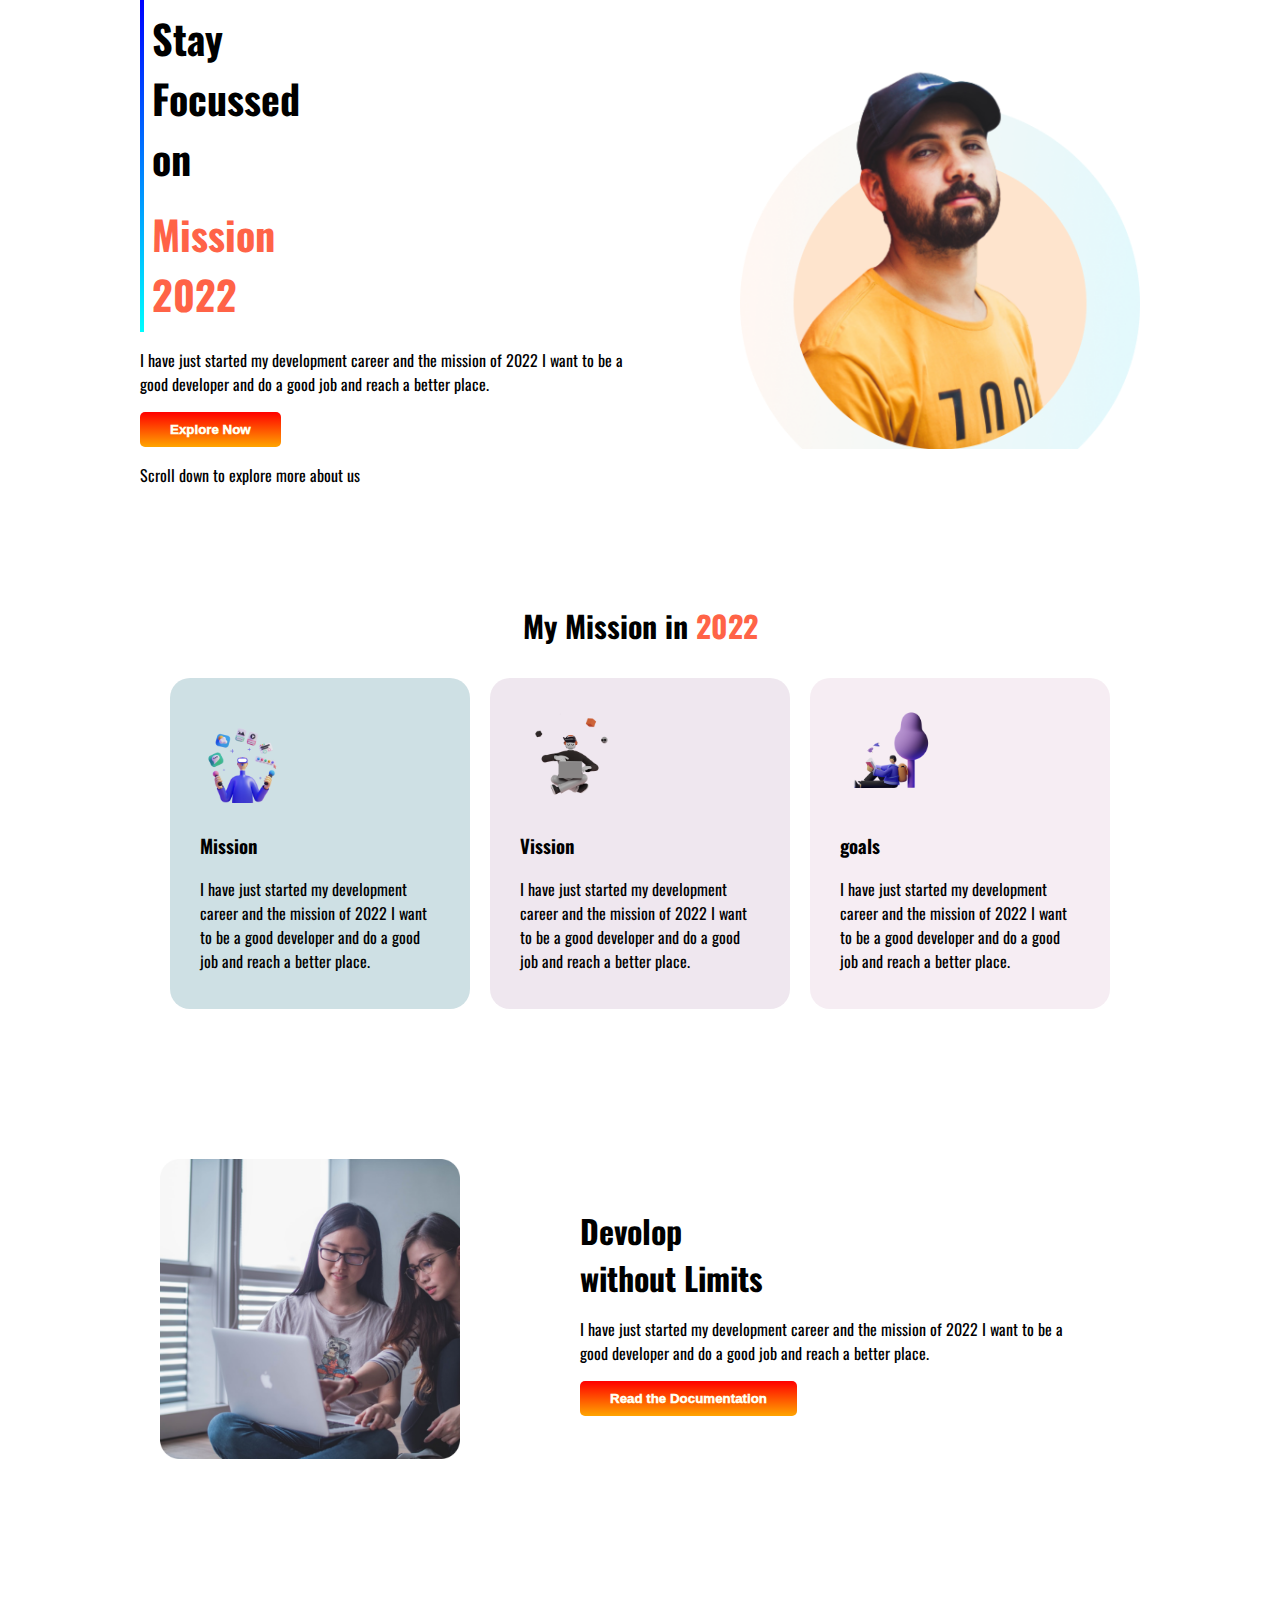
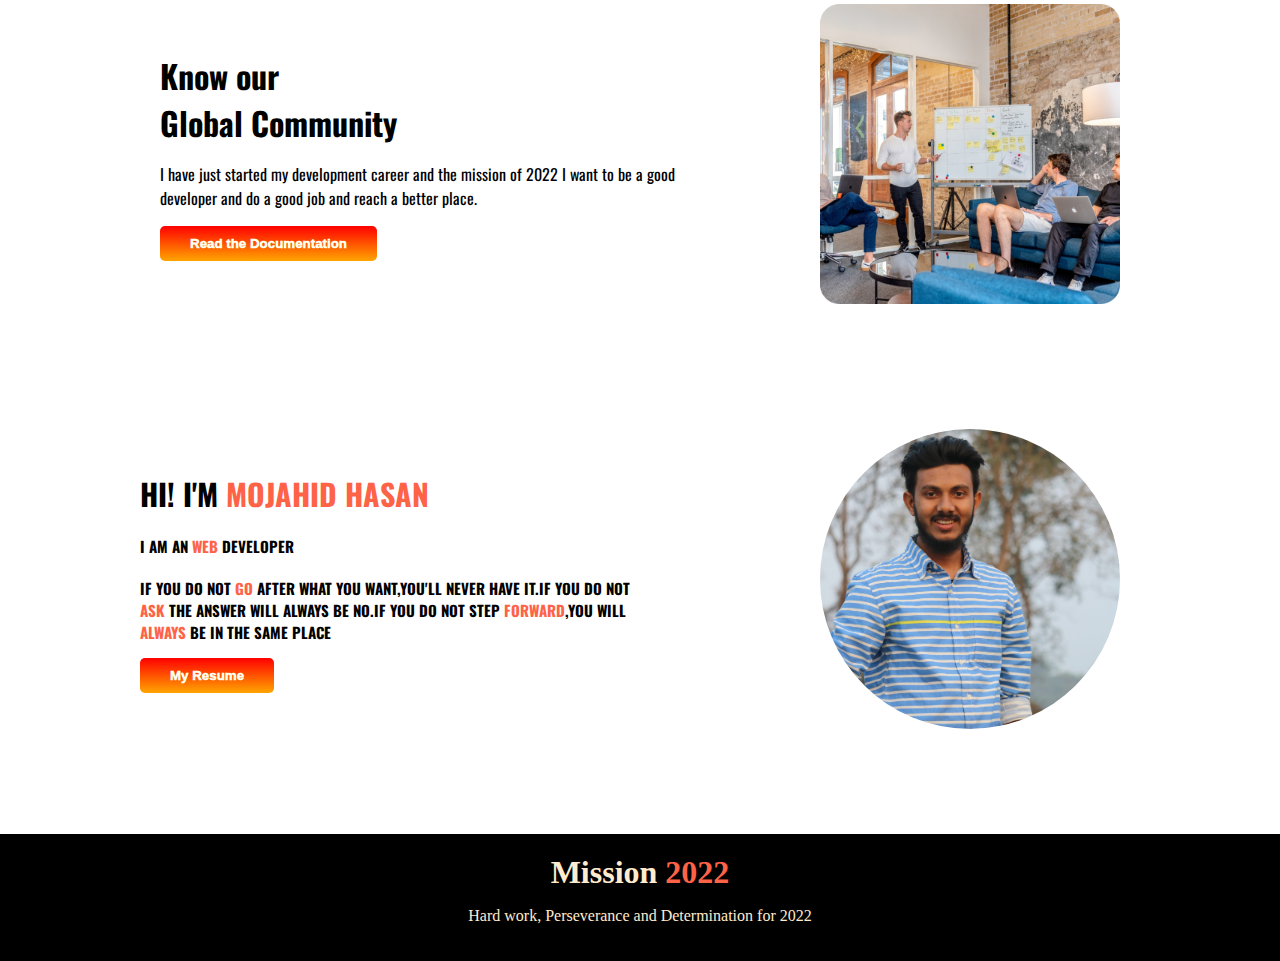
==== ashik.html @ cba06fb1 "here is my missioon project only html and css" ====
<!DOCTYPE html>
<html lang="en">
<head>
    <meta charset="UTF-8">
    <link rel="stylesheet" href="ashik.css">
    <link rel="preconnect" href="https://fonts.googleapis.com">
<link rel="preconnect" href="https://fonts.gstatic.com" crossorigin>
<link href="https://fonts.googleapis.com/css2?family=Oswald:wght@300&display=swap" rel="stylesheet">
    <title>My First Webpage</title>
</head>
<body>

  <section class="upper">
      <div class=parent1>
        <div class="focused">
            <h1>Stay Focussed on</h1>
            <h1><span>Mission 2022</span></h1> 
         </div>
          <div>
              <p>I have just started my development career and the mission of 2022 I want to be a good developer and do a good job and reach a better  place.</p>
              <button class="link"><a  href="">Explore Now</a></button>
              <p>Scroll down to explore more about us</p>
          </div>     
    </div>
    <div>
        <img src="images/person-2.png" alt="">
    </div>
  </section> 


  <section>
    <h1 class="second-1">My Mission in <span>2022</span></h1> 
    <div class="second-2">
        <div id="div1">
          <img class="illustrator" src="images/illustrator-1.png" alt=""> 
          <h3>Mission</h3>
          <p>I have just started my development career and the mission of 2022 I want to be a good developer and do a good job and reach a better  place.</p> 
        </div>
       <div id="div2">
       <img class="illustrator" src="images/illustrator-2.png" alt=""> 
        <h3>Vission</h3>
        <p>I have just started my development career and the mission of 2022 I want to be a good developer and do a good job and reach a better  place.</p>   
       </div>
       <div id="div3">
        <img class="illustrator" src="images/illustrator-3.png" alt=""> 
        <h3>goals</h3>
        <p>I have just started my development career and the mission of 2022 I want to be a good developer and do a good job and reach a better  place.</p>   
       </div>
    </div>
  </section>

  <section class="devolop">
    <div>
      <img class="devolop-1" src="images/coding.png" alt="">
    </div>
    <div id="devolop2">
      <h1>Devolop</h1>
      <h1>without Limits</h1>
      <p>I have just started my development career and the mission of 2022 I want to be a good developer and do a good job
        and reach a better place.</p>
      <button class="link"><a href="">Read the Documentation</a></button>
      </div>
  </section>

  <section class="devolop">
    <div id="devolop3">
      <h1>Know our</h1>
      <h1>Global Community</h1>
      <p>I have just started my development career and the mission of 2022 I want to be a good developer and do a good job
        and reach a better place.</p>
      <button class="link"><a href="">Read the Documentation</a></button>
    </div>
    <div>
      <img class="devolop-1" src="images/project.png" alt="">
    </div>
    </section>

    <section class="corona">
       <div id="corona-0">
          <h1>HI! I'M <span>MOJAHID HASAN</span></h1>
          <h4>I AM AN <span>WEB</span> DEVELOPER</h4>
          <P>IF YOU DO NOT <span>GO</span> AFTER WHAT YOU WANT,YOU'LL NEVER HAVE IT.IF YOU DO NOT <span>ASK</span> THE ANSWER WILL ALWAYS BE NO.IF YOU DO NOT STEP <span>FORWARD</span>,YOU WILL <span>ALWAYS</span> BE IN THE SAME PLACE</P>
          <button class="link"><a href="">My Resume</a></button>
      </div>
       <div>
           <img class="corona-1"  src="images/mojahid.jpg" alt="">
        </div>

    </section>


    <footer>
        <h1>Mission <span>2022</span></h1>
        <p>Hard work, Perseverance and Determination for 2022</p>
    </footer>
</body>
</html>
---- ashik.css ----
body {
  margin: 0;
  padding: 0;
  box-sizing: border-box;
  font-family: "Oswald", sans-serif;
}
section {
  max-width: 1000px;
  margin: 0 auto;
  margin-bottom: 100px;
}
h1 {
  margin: 0;
}
.focused {
  width: 200px;
  border-left: 4px solid;
  border-image: linear-gradient(blue, cyan);
  border-image-slice: 1;
  font-size: 20px;
  font-weight: bold;
}
span {
  font-size: bold;
  color: tomato;
}
.focused > h1 {
  padding: 8px;
}
a {
  text-decoration: none;
  font-weight: 1000;
  color: ivory;
}
.link {
  background-image: linear-gradient(red, orange);
  padding: 10px 30px;
  border-radius: 5px;

  border: none;
}
img {
  margin: 0px;
  height: 400px;
  width: 400px;
  object-fit: cover;
}

.upper {
  display: flex;
  align-items: center;
  justify-content: space-between;
}

.parent1 {
  width: 50%;
}
.second-1 {
  text-align: center;
  font-size: 30px;
  font-weight: bold;
}
.second-2 {
  padding: 20px;
  display: flex;
}
.illustrator {
  height: 100px;
  width: 100px;
}
.second-2 > div {
  margin: 10px;
  padding: 30px;
  padding-bottom: 20px;
}
#div1 {
  background-color: rgba(157, 194, 201, 0.5);
  border-radius: 20px;
}
#div2 {
  background-color: rgba(224, 207, 224, 0.5);
  border-radius: 20px;
}
#div3 {
  background-color: rgba(238, 220, 231, 0.5);
  border-radius: 20px;
}
.devolop {
  display: flex;
  align-items: center;
}
.devolop-1 {
  margin: 0px;
  height: 300px;
  width: 300px;
  object-fit: cover;
}
.devolop > div {
  margin: 20px;
}
#devolop2 {
  margin-left: 100px;
  width: 500px;
}
#devolop3 {
  margin-right: 100px;
}
footer {
  text-align: center;
  padding: 20px;
  font-family: cursive;
  background-color: black;
  color: blanchedalmond;
}
.corona {
  display: flex;
  align-items: center;
  justify-content: space-between;
}
.corona-1 {
  margin-right: 20px;
  height: 300px;
  width: 300px;
  border-radius: 50%;
  object-fit: cover;
}
#corona-0 {
  width: 50%;
  font-size: 15px;
  font-weight: bold;
}
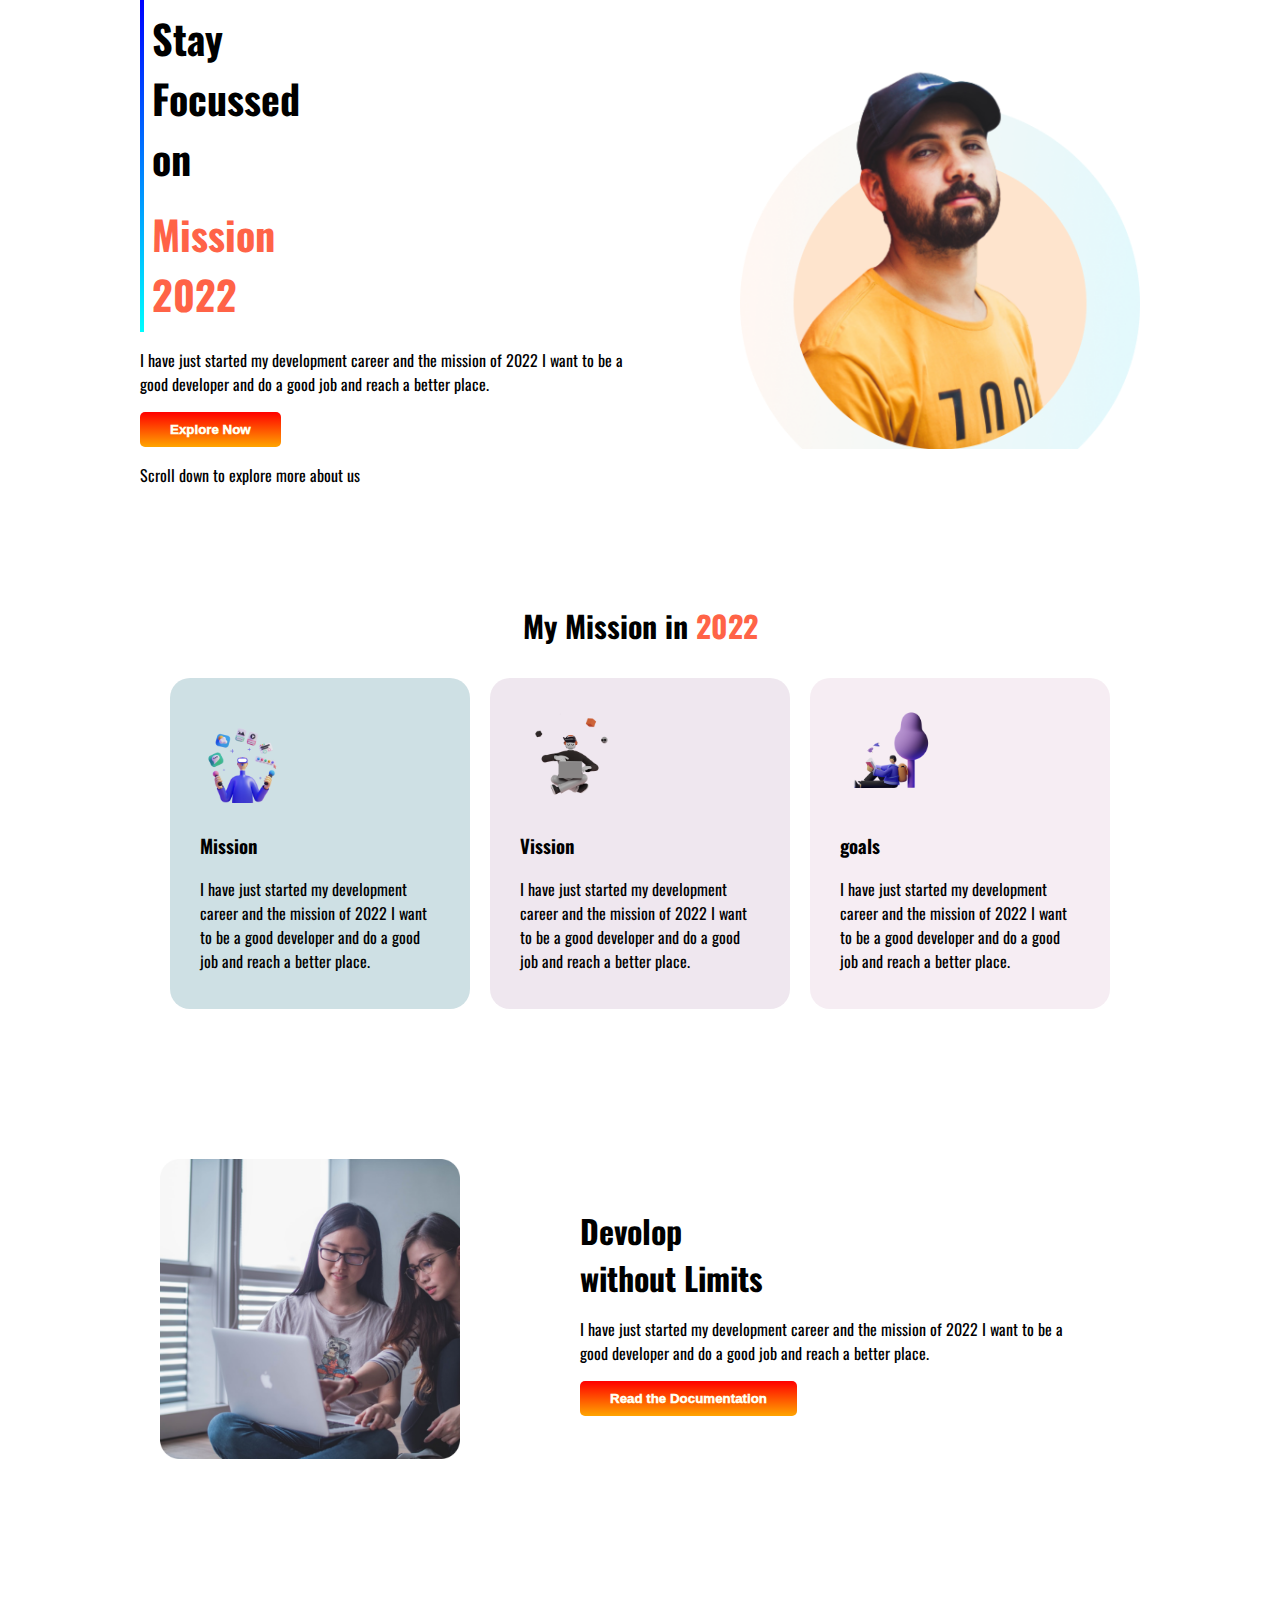
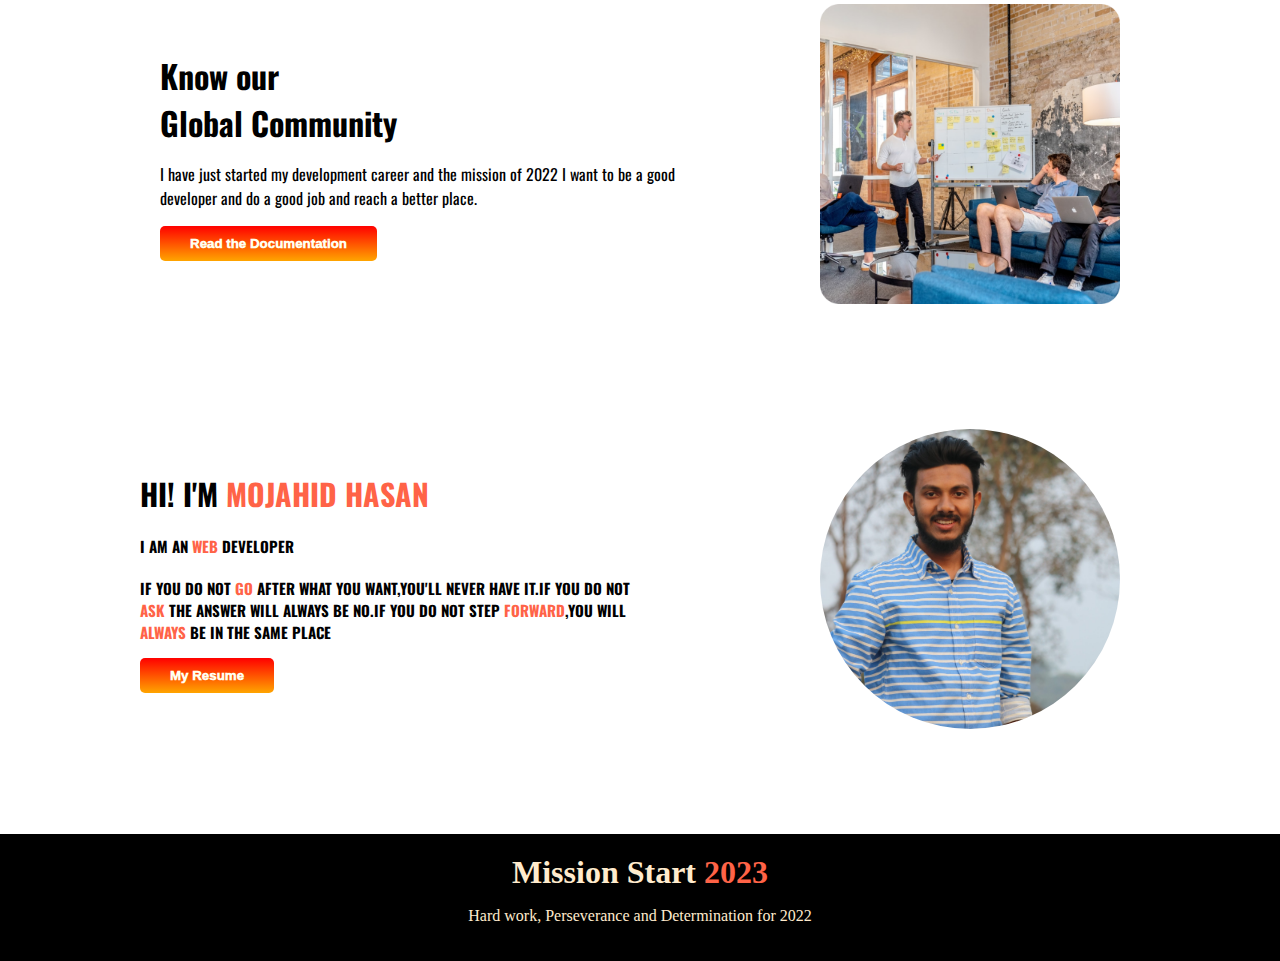
==== commit 0e9ba1e3: "change the footer,para <h1>2022 to 2023" ====
--- a/ashik.html
+++ b/ashik.html
@@ -1,97 +1,123 @@
 <!DOCTYPE html>
 <html lang="en">
-<head>
-    <meta charset="UTF-8">
-    <link rel="stylesheet" href="ashik.css">
-    <link rel="preconnect" href="https://fonts.googleapis.com">
-<link rel="preconnect" href="https://fonts.gstatic.com" crossorigin>
-<link href="https://fonts.googleapis.com/css2?family=Oswald:wght@300&display=swap" rel="stylesheet">
+  <head>
+    <meta charset="UTF-8" />
+    <link rel="stylesheet" href="ashik.css" />
+    <link rel="preconnect" href="https://fonts.googleapis.com" />
+    <link rel="preconnect" href="https://fonts.gstatic.com" crossorigin />
+    <link
+      href="https://fonts.googleapis.com/css2?family=Oswald:wght@300&display=swap"
+      rel="stylesheet"
+    />
     <title>My First Webpage</title>
-</head>
-<body>
+  </head>
+  <body>
+    <section class="upper">
+      <div class="parent1">
+        <div class="focused">
+          <h1>Stay Focussed on</h1>
+          <h1><span>Mission 2022</span></h1>
+        </div>
+        <div>
+          <p>
+            I have just started my development career and the mission of 2022 I
+            want to be a good developer and do a good job and reach a better
+            place.
+          </p>
+          <button class="link"><a href="">Explore Now</a></button>
+          <p>Scroll down to explore more about us</p>
+        </div>
+      </div>
+      <div>
+        <img src="images/person-2.png" alt="" />
+      </div>
+    </section>
 
-  <section class="upper">
-      <div class=parent1>
-        <div class="focused">
-            <h1>Stay Focussed on</h1>
-            <h1><span>Mission 2022</span></h1> 
-         </div>
-          <div>
-              <p>I have just started my development career and the mission of 2022 I want to be a good developer and do a good job and reach a better  place.</p>
-              <button class="link"><a  href="">Explore Now</a></button>
-              <p>Scroll down to explore more about us</p>
-          </div>     
-    </div>
-    <div>
-        <img src="images/person-2.png" alt="">
-    </div>
-  </section> 
+    <section>
+      <h1 class="second-1">My Mission in <span>2022</span></h1>
+      <div class="second-2">
+        <div id="div1">
+          <img class="illustrator" src="images/illustrator-1.png" alt="" />
+          <h3>Mission</h3>
+          <p>
+            I have just started my development career and the mission of 2022 I
+            want to be a good developer and do a good job and reach a better
+            place.
+          </p>
+        </div>
+        <div id="div2">
+          <img class="illustrator" src="images/illustrator-2.png" alt="" />
+          <h3>Vission</h3>
+          <p>
+            I have just started my development career and the mission of 2022 I
+            want to be a good developer and do a good job and reach a better
+            place.
+          </p>
+        </div>
+        <div id="div3">
+          <img class="illustrator" src="images/illustrator-3.png" alt="" />
+          <h3>goals</h3>
+          <p>
+            I have just started my development career and the mission of 2022 I
+            want to be a good developer and do a good job and reach a better
+            place.
+          </p>
+        </div>
+      </div>
+    </section>
 
+    <section class="devolop">
+      <div>
+        <img class="devolop-1" src="images/coding.png" alt="" />
+      </div>
+      <div id="devolop2">
+        <h1>Devolop</h1>
+        <h1>without Limits</h1>
+        <p>
+          I have just started my development career and the mission of 2022 I
+          want to be a good developer and do a good job and reach a better
+          place.
+        </p>
+        <button class="link"><a href="">Read the Documentation</a></button>
+      </div>
+    </section>
 
-  <section>
-    <h1 class="second-1">My Mission in <span>2022</span></h1> 
-    <div class="second-2">
-        <div id="div1">
-          <img class="illustrator" src="images/illustrator-1.png" alt=""> 
-          <h3>Mission</h3>
-          <p>I have just started my development career and the mission of 2022 I want to be a good developer and do a good job and reach a better  place.</p> 
-        </div>
-       <div id="div2">
-       <img class="illustrator" src="images/illustrator-2.png" alt=""> 
-        <h3>Vission</h3>
-        <p>I have just started my development career and the mission of 2022 I want to be a good developer and do a good job and reach a better  place.</p>   
-       </div>
-       <div id="div3">
-        <img class="illustrator" src="images/illustrator-3.png" alt=""> 
-        <h3>goals</h3>
-        <p>I have just started my development career and the mission of 2022 I want to be a good developer and do a good job and reach a better  place.</p>   
-       </div>
-    </div>
-  </section>
-
-  <section class="devolop">
-    <div>
-      <img class="devolop-1" src="images/coding.png" alt="">
-    </div>
-    <div id="devolop2">
-      <h1>Devolop</h1>
-      <h1>without Limits</h1>
-      <p>I have just started my development career and the mission of 2022 I want to be a good developer and do a good job
-        and reach a better place.</p>
-      <button class="link"><a href="">Read the Documentation</a></button>
+    <section class="devolop">
+      <div id="devolop3">
+        <h1>Know our</h1>
+        <h1>Global Community</h1>
+        <p>
+          I have just started my development career and the mission of 2022 I
+          want to be a good developer and do a good job and reach a better
+          place.
+        </p>
+        <button class="link"><a href="">Read the Documentation</a></button>
       </div>
-  </section>
-
-  <section class="devolop">
-    <div id="devolop3">
-      <h1>Know our</h1>
-      <h1>Global Community</h1>
-      <p>I have just started my development career and the mission of 2022 I want to be a good developer and do a good job
-        and reach a better place.</p>
-      <button class="link"><a href="">Read the Documentation</a></button>
-    </div>
-    <div>
-      <img class="devolop-1" src="images/project.png" alt="">
-    </div>
+      <div>
+        <img class="devolop-1" src="images/project.png" alt="" />
+      </div>
     </section>
 
     <section class="corona">
-       <div id="corona-0">
-          <h1>HI! I'M <span>MOJAHID HASAN</span></h1>
-          <h4>I AM AN <span>WEB</span> DEVELOPER</h4>
-          <P>IF YOU DO NOT <span>GO</span> AFTER WHAT YOU WANT,YOU'LL NEVER HAVE IT.IF YOU DO NOT <span>ASK</span> THE ANSWER WILL ALWAYS BE NO.IF YOU DO NOT STEP <span>FORWARD</span>,YOU WILL <span>ALWAYS</span> BE IN THE SAME PLACE</P>
-          <button class="link"><a href="">My Resume</a></button>
+      <div id="corona-0">
+        <h1>HI! I'M <span>MOJAHID HASAN</span></h1>
+        <h4>I AM AN <span>WEB</span> DEVELOPER</h4>
+        <p>
+          IF YOU DO NOT <span>GO</span> AFTER WHAT YOU WANT,YOU'LL NEVER HAVE
+          IT.IF YOU DO NOT <span>ASK</span> THE ANSWER WILL ALWAYS BE NO.IF YOU
+          DO NOT STEP <span>FORWARD</span>,YOU WILL <span>ALWAYS</span> BE IN
+          THE SAME PLACE
+        </p>
+        <button class="link"><a href="">My Resume</a></button>
       </div>
-       <div>
-           <img class="corona-1"  src="images/mojahid.jpg" alt="">
-        </div>
-
+      <div>
+        <img class="corona-1" src="images/mojahid.jpg" alt="" />
+      </div>
     </section>
 
-
     <footer>
-        <h1>Mission <span>2022</span></h1>
-        <p>Hard work, Perseverance and Determination for 2022</p>
+      <h1>Mission Start <span>2023</span></h1>
+      <p>Hard work, Perseverance and Determination for 2022</p>
     </footer>
-</body>
-</html>+  </body>
+</html>
